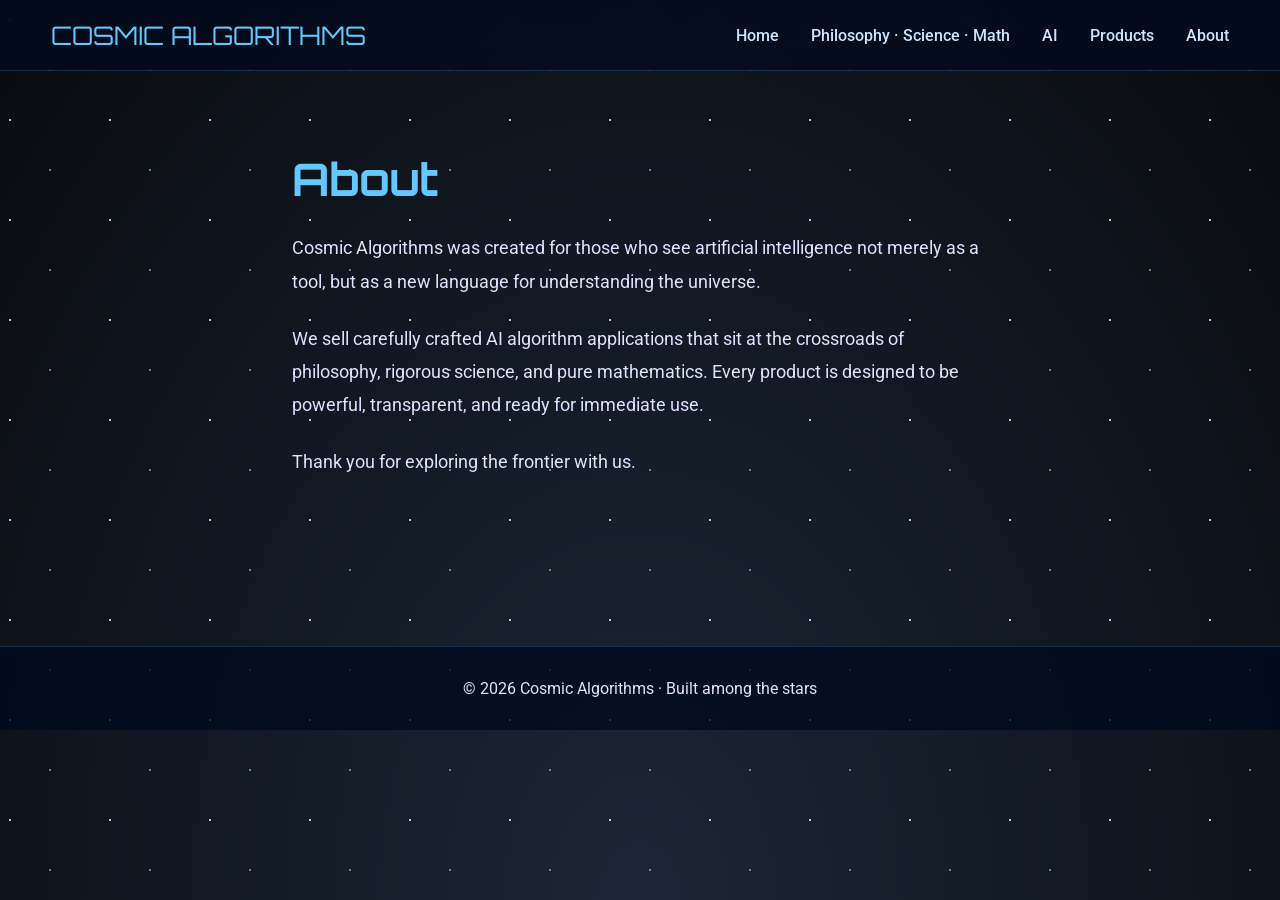
==== about.html @ 04eef45e "Create about.html" ====
<!DOCTYPE html>
<html lang="en">
<head>
<meta charset="UTF-8">
<meta name="viewport" content="width=device-width, initial-scale=1.0">
<title>About | Cosmic Algorithms</title>
<style>
@import url('https://fonts.googleapis.com/css2?family=Orbitron:wght@400;700&family=Roboto:wght@300;400;500&display=swap');
* { margin:0; padding:0; box-sizing:border-box; }
body { font-family:'Roboto',sans-serif; background:#000; color:#e0e0ff; min-height:100vh; }
.space-bg { position:fixed; top:0; left:0; width:100%; height:100%; background:radial-gradient(ellipse at bottom,#1b2735 0%,#090a0f 100%); z-index:-2; }
.stars { position:fixed; top:0; left:0; width:100%; height:100%; background:transparent url('data:image/svg+xml,<svg xmlns="http://www.w3.org/2000/svg" width="100" height="100"><circle cx="10" cy="20" r="1" fill="white"/><circle cx="50" cy="70" r="0.8" fill="white"/></svg>') repeat; animation:twinkle 8s infinite; z-index:-1; }
@keyframes twinkle { 0%,100%{opacity:0.7} 50%{opacity:1} }
.equation { position:fixed; color:rgba(100,200,255,0.15); font-family:'Orbitron',monospace; font-size:1.4rem; pointer-events:none; z-index:-1; animation:float 22s infinite linear; }
@keyframes float { 0%{transform:translateY(100vh) rotate(0deg)} 100%{transform:translateY(-100vh) rotate(360deg)} }
nav { display:flex; justify-content:space-between; align-items:center; padding:1.2rem 4%; background:rgba(0,10,30,0.7); backdrop-filter:blur(10px); border-bottom:1px solid rgba(100,180,255,0.2); position:sticky; top:0; z-index:100; }
.logo { font-family:'Orbitron',sans-serif; font-size:1.6rem; color:#64c8ff; text-decoration:none; }
.nav-links { display:flex; gap:2rem; list-style:none; }
.nav-links a { color:#cce6ff; text-decoration:none; font-weight:500; }
.nav-links a:hover { color:#64c8ff; }
.section { padding:5rem 8%; max-width:900px; margin:0 auto; }
.section h1 { font-family:'Orbitron',sans-serif; font-size:2.8rem; color:#64c8ff; margin-bottom:1.5rem; }
.section p { font-size:1.15rem; line-height:1.8; margin-bottom:1.5rem; }
footer { text-align:center; padding:2rem; background:rgba(0,10,30,0.8); border-top:1px solid rgba(100,180,255,0.2); margin-top:4rem; }
</style>
</head>
<body>
<div class="space-bg"></div>
<div class="stars"></div>
<div class="equation" style="left:20%;animation-delay:0s;">∞</div>
<div class="equation" style="left:50%;animation-delay:6s;">π</div>
<div class="equation" style="left:75%;animation-delay:12s;">φ</div>

<nav>
  <a href="index.html" class="logo">COSMIC ALGORITHMS</a>
  <ul class="nav-links">
    <li><a href="index.html">Home</a></li>
    <li><a href="philosophy-science-math.html">Philosophy · Science · Math</a></li>
    <li><a href="ai.html">AI</a></li>
    <li><a href="products.html">Products</a></li>
    <li><a href="about.html">About</a></li>
  </ul>
</nav>

<section class="section">
  <h1>About</h1>
  <p>Cosmic Algorithms was created for those who see artificial intelligence not merely as a tool, but as a new language for understanding the universe.</p>
  <p>We sell carefully crafted AI algorithm applications that sit at the crossroads of philosophy, rigorous science, and pure mathematics. Every product is designed to be powerful, transparent, and ready for immediate use.</p>
  <p>Thank you for exploring the frontier with us.</p>
</section>

<footer>
  <p>© 2026 Cosmic Algorithms · Built among the stars</p>
</footer>
</body>
</html>
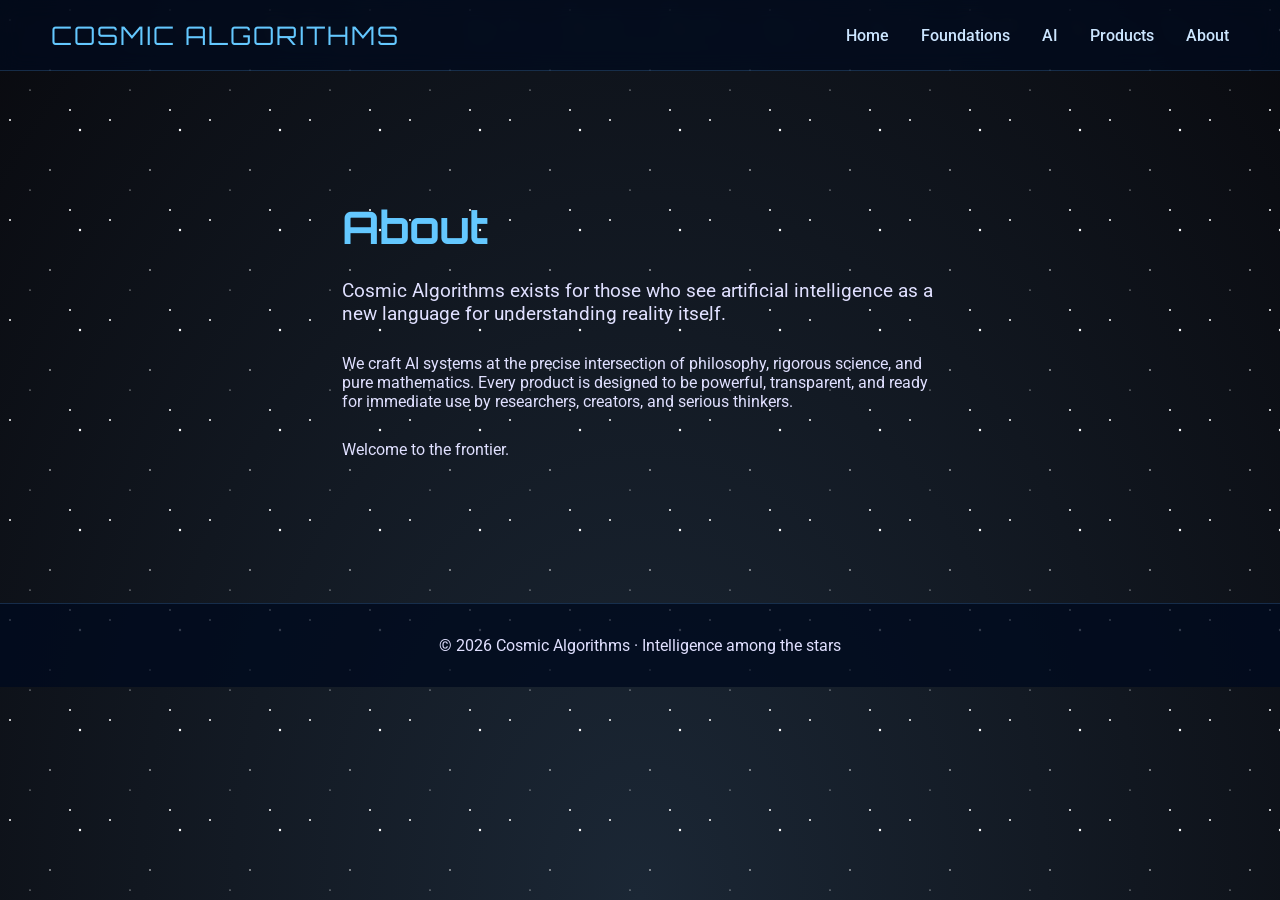
==== commit 887b529d: "Update about.html" ====
--- a/about.html
+++ b/about.html
@@ -1,56 +1,42 @@
 <!DOCTYPE html>
 <html lang="en">
 <head>
-<meta charset="UTF-8">
-<meta name="viewport" content="width=device-width, initial-scale=1.0">
-<title>About | Cosmic Algorithms</title>
-<style>
-@import url('https://fonts.googleapis.com/css2?family=Orbitron:wght@400;700&family=Roboto:wght@300;400;500&display=swap');
-* { margin:0; padding:0; box-sizing:border-box; }
-body { font-family:'Roboto',sans-serif; background:#000; color:#e0e0ff; min-height:100vh; }
-.space-bg { position:fixed; top:0; left:0; width:100%; height:100%; background:radial-gradient(ellipse at bottom,#1b2735 0%,#090a0f 100%); z-index:-2; }
-.stars { position:fixed; top:0; left:0; width:100%; height:100%; background:transparent url('data:image/svg+xml,<svg xmlns="http://www.w3.org/2000/svg" width="100" height="100"><circle cx="10" cy="20" r="1" fill="white"/><circle cx="50" cy="70" r="0.8" fill="white"/></svg>') repeat; animation:twinkle 8s infinite; z-index:-1; }
-@keyframes twinkle { 0%,100%{opacity:0.7} 50%{opacity:1} }
-.equation { position:fixed; color:rgba(100,200,255,0.15); font-family:'Orbitron',monospace; font-size:1.4rem; pointer-events:none; z-index:-1; animation:float 22s infinite linear; }
-@keyframes float { 0%{transform:translateY(100vh) rotate(0deg)} 100%{transform:translateY(-100vh) rotate(360deg)} }
-nav { display:flex; justify-content:space-between; align-items:center; padding:1.2rem 4%; background:rgba(0,10,30,0.7); backdrop-filter:blur(10px); border-bottom:1px solid rgba(100,180,255,0.2); position:sticky; top:0; z-index:100; }
-.logo { font-family:'Orbitron',sans-serif; font-size:1.6rem; color:#64c8ff; text-decoration:none; }
-.nav-links { display:flex; gap:2rem; list-style:none; }
-.nav-links a { color:#cce6ff; text-decoration:none; font-weight:500; }
-.nav-links a:hover { color:#64c8ff; }
-.section { padding:5rem 8%; max-width:900px; margin:0 auto; }
-.section h1 { font-family:'Orbitron',sans-serif; font-size:2.8rem; color:#64c8ff; margin-bottom:1.5rem; }
-.section p { font-size:1.15rem; line-height:1.8; margin-bottom:1.5rem; }
-footer { text-align:center; padding:2rem; background:rgba(0,10,30,0.8); border-top:1px solid rgba(100,180,255,0.2); margin-top:4rem; }
-</style>
+  <meta charset="UTF-8">
+  <meta name="viewport" content="width=device-width, initial-scale=1.0">
+  <title>About | Cosmic Algorithms</title>
+  <link rel="stylesheet" href="style.css">
+  <script src="script.js" defer></script>
 </head>
 <body>
-<div class="space-bg"></div>
-<div class="stars"></div>
-<div class="equation" style="left:20%;animation-delay:0s;">∞</div>
-<div class="equation" style="left:50%;animation-delay:6s;">π</div>
-<div class="equation" style="left:75%;animation-delay:12s;">φ</div>
+  <div class="space-bg"></div>
+  <div class="stars"></div>
 
-<nav>
-  <a href="index.html" class="logo">COSMIC ALGORITHMS</a>
-  <ul class="nav-links">
-    <li><a href="index.html">Home</a></li>
-    <li><a href="philosophy-science-math.html">Philosophy · Science · Math</a></li>
-    <li><a href="ai.html">AI</a></li>
-    <li><a href="products.html">Products</a></li>
-    <li><a href="about.html">About</a></li>
-  </ul>
-</nav>
+  <nav>
+    <a href="index.html" class="logo">COSMIC ALGORITHMS</a>
+    <ul class="nav-links">
+      <li><a href="index.html">Home</a></li>
+      <li><a href="philosophy-science-math.html">Foundations</a></li>
+      <li><a href="ai.html">AI</a></li>
+      <li><a href="products.html">Products</a></li>
+      <li><a href="about.html">About</a></li>
+    </ul>
+  </nav>
 
-<section class="section">
-  <h1>About</h1>
-  <p>Cosmic Algorithms was created for those who see artificial intelligence not merely as a tool, but as a new language for understanding the universe.</p>
-  <p>We sell carefully crafted AI algorithm applications that sit at the crossroads of philosophy, rigorous science, and pure mathematics. Every product is designed to be powerful, transparent, and ready for immediate use.</p>
-  <p>Thank you for exploring the frontier with us.</p>
-</section>
+  <section class="section" style="padding-top:8rem; max-width:800px;">
+    <h1 class="section-title">About</h1>
+    <p style="font-size:1.2rem; margin-bottom:1.8rem;">
+      Cosmic Algorithms exists for those who see artificial intelligence as a new language for understanding reality itself.
+    </p>
+    <p style="margin-bottom:1.8rem;">
+      We craft AI systems at the precise intersection of philosophy, rigorous science, and pure mathematics. Every product is designed to be powerful, transparent, and ready for immediate use by researchers, creators, and serious thinkers.
+    </p>
+    <p>
+      Welcome to the frontier.
+    </p>
+  </section>
 
-<footer>
-  <p>© 2026 Cosmic Algorithms · Built among the stars</p>
-</footer>
+  <footer>
+    <p>© 2026 Cosmic Algorithms · Intelligence among the stars</p>
+  </footer>
 </body>
 </html>
--- a/style.css
+++ b/style.css
@@ -0,0 +1,198 @@
+@import url('https://fonts.googleapis.com/css2?family=Orbitron:wght@400;700&family=Roboto:wght@300;400;500&display=swap');
+
+* {
+  margin: 0;
+  padding: 0;
+  box-sizing: border-box;
+}
+
+body {
+  font-family: 'Roboto', sans-serif;
+  background: #000;
+  color: #e0e0ff;
+  min-height: 100vh;
+  overflow-x: hidden;
+}
+
+/* Space background */
+.space-bg {
+  position: fixed;
+  top: 0; left: 0;
+  width: 100%; height: 100%;
+  background: radial-gradient(ellipse at bottom, #1b2735 0%, #090a0f 100%);
+  z-index: -2;
+}
+
+.stars {
+  position: fixed;
+  top: 0; left: 0;
+  width: 100%; height: 100%;
+  background: transparent url('data:image/svg+xml,<svg xmlns="http://www.w3.org/2000/svg" width="100" height="100"><circle cx="10" cy="20" r="1" fill="white"/><circle cx="50" cy="70" r="0.8" fill="white"/><circle cx="80" cy="30" r="1.2" fill="white"/><circle cx="30" cy="90" r="0.6" fill="white"/><circle cx="70" cy="10" r="1" fill="white"/></svg>') repeat;
+  animation: twinkle 8s infinite;
+  z-index: -1;
+}
+
+@keyframes twinkle {
+  0%, 100% { opacity: 0.7; }
+  50% { opacity: 1; }
+}
+
+/* Floating math equations */
+.equation {
+  position: fixed;
+  color: rgba(100, 200, 255, 0.15);
+  font-family: 'Orbitron', monospace;
+  font-size: 1.4rem;
+  pointer-events: none;
+  z-index: -1;
+  animation: float 22s infinite linear;
+}
+
+@keyframes float {
+  0% { transform: translateY(100vh) rotate(0deg); }
+  100% { transform: translateY(-100vh) rotate(360deg); }
+}
+
+/* Navigation */
+nav {
+  display: flex;
+  justify-content: space-between;
+  align-items: center;
+  padding: 1.2rem 4%;
+  background: rgba(0, 10, 30, 0.7);
+  backdrop-filter: blur(10px);
+  border-bottom: 1px solid rgba(100, 180, 255, 0.2);
+  position: sticky;
+  top: 0;
+  z-index: 100;
+}
+
+.logo {
+  font-family: 'Orbitron', sans-serif;
+  font-size: 1.6rem;
+  color: #64c8ff;
+  text-decoration: none;
+  letter-spacing: 2px;
+}
+
+.nav-links {
+  display: flex;
+  gap: 2rem;
+  list-style: none;
+}
+
+.nav-links a {
+  color: #cce6ff;
+  text-decoration: none;
+  font-weight: 500;
+  transition: color 0.3s;
+}
+
+.nav-links a:hover {
+  color: #64c8ff;
+}
+
+/* Hero */
+.hero {
+  text-align: center;
+  padding: 8rem 2rem 6rem;
+}
+
+.hero h1 {
+  font-family: 'Orbitron', sans-serif;
+  font-size: 3.2rem;
+  margin-bottom: 1rem;
+  background: linear-gradient(90deg, #64c8ff, #a0e0ff);
+  -webkit-background-clip: text;
+  -webkit-text-fill-color: transparent;
+}
+
+.hero p {
+  font-size: 1.3rem;
+  max-width: 700px;
+  margin: 0 auto 2.5rem;
+  opacity: 0.9;
+}
+
+/* Buttons */
+.btn {
+  display: inline-block;
+  padding: 0.9rem 2.2rem;
+  background: linear-gradient(135deg, #1a6dff, #64c8ff);
+  color: white;
+  text-decoration: none;
+  border-radius: 50px;
+  font-weight: 500;
+  transition: transform 0.3s, box-shadow 0.3s;
+  margin: 0.5rem;
+}
+
+.btn:hover {
+  transform: translateY(-3px);
+  box-shadow: 0 10px 25px rgba(100, 200, 255, 0.4);
+}
+
+/* Sections */
+.section {
+  padding: 5rem 8%;
+  max-width: 1200px;
+  margin: 0 auto;
+}
+
+.section h1, .section h2 {
+  font-family: 'Orbitron', sans-serif;
+  color: #64c8ff;
+  margin-bottom: 1.5rem;
+}
+
+.section h1 {
+  font-size: 2.8rem;
+}
+
+/* Cards */
+.card, .product-card {
+  background: rgba(20, 40, 80, 0.4);
+  border: 1px solid rgba(100, 180, 255, 0.25);
+  border-radius: 16px;
+  padding: 2rem;
+  margin-bottom: 2rem;
+  transition: transform 0.3s, box-shadow 0.3s;
+}
+
+.product-card:hover {
+  transform: translateY(-8px);
+  box-shadow: 0 15px 40px rgba(100, 200, 255, 0.25);
+}
+
+.products {
+  display: grid;
+  grid-template-columns: repeat(auto-fit, minmax(300px, 1fr));
+  gap: 2rem;
+}
+
+.price {
+  font-size: 1.8rem;
+  font-weight: 700;
+  color: #64c8ff;
+  margin-bottom: 1.2rem;
+}
+
+/* Footer */
+footer {
+  text-align: center;
+  padding: 2rem;
+  background: rgba(0, 10, 30, 0.8);
+  border-top: 1px solid rgba(100, 180, 255, 0.2);
+  margin-top: 4rem;
+}
+
+/* Mobile */
+@media (max-width: 768px) {
+  .nav-links {
+    gap: 1rem;
+    font-size: 0.9rem;
+  }
+  .hero h1 {
+    font-size: 2.2rem;
+  }
+}
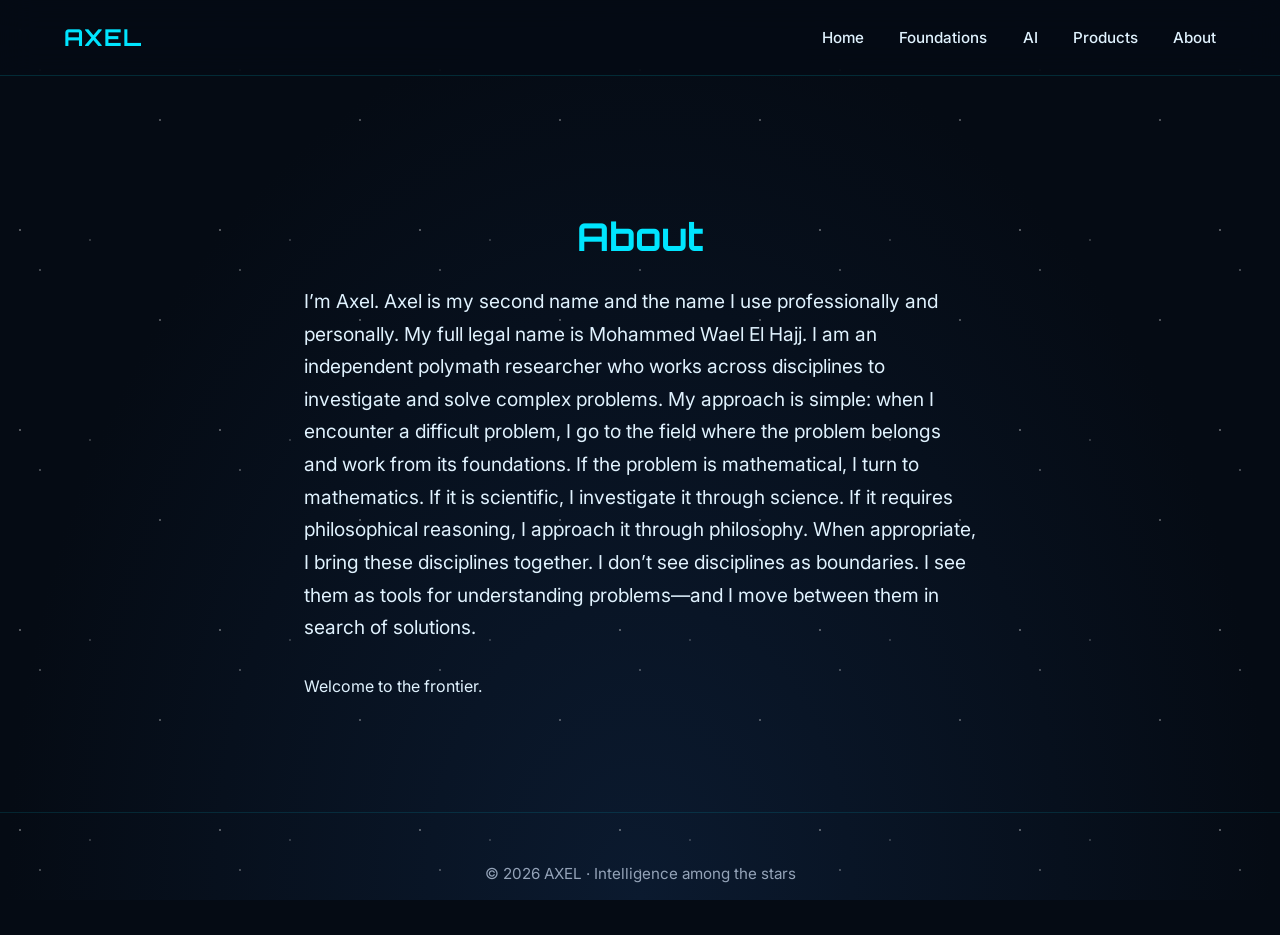
==== commit 0cd33769: "Update about.html" ====
--- a/about.html
+++ b/about.html
@@ -3,7 +3,7 @@
 <head>
   <meta charset="UTF-8">
   <meta name="viewport" content="width=device-width, initial-scale=1.0">
-  <title>About | Cosmic Algorithms</title>
+  <title>About | AXEL</title>
   <link rel="stylesheet" href="style.css">
   <script src="script.js" defer></script>
 </head>
@@ -12,7 +12,7 @@
   <div class="stars"></div>
 
   <nav>
-    <a href="index.html" class="logo">COSMIC ALGORITHMS</a>
+    <a href="index.html" class="logo">AXEL</a>
     <ul class="nav-links">
       <li><a href="index.html">Home</a></li>
       <li><a href="philosophy-science-math.html">Foundations</a></li>
@@ -25,10 +25,9 @@
   <section class="section" style="padding-top:8rem; max-width:800px;">
     <h1 class="section-title">About</h1>
     <p style="font-size:1.2rem; margin-bottom:1.8rem;">
-      Cosmic Algorithms exists for those who see artificial intelligence as a new language for understanding reality itself.
-    </p>
-    <p style="margin-bottom:1.8rem;">
-      We craft AI systems at the precise intersection of philosophy, rigorous science, and pure mathematics. Every product is designed to be powerful, transparent, and ready for immediate use by researchers, creators, and serious thinkers.
+I’m Axel. Axel is my second name and the name I use professionally and personally. My full legal name is Mohammed Wael El Hajj. I am an independent polymath researcher who works across disciplines to investigate and solve complex problems.
+My approach is simple: when I encounter a difficult problem, I go to the field where the problem belongs and work from its foundations. If the problem is mathematical, I turn to mathematics. If it is scientific, I investigate it through science. If it requires philosophical reasoning, I approach it through philosophy. When appropriate, I bring these disciplines together.
+I don’t see disciplines as boundaries. I see them as tools for understanding problems—and I move between them in search of solutions.
     </p>
     <p>
       Welcome to the frontier.
@@ -36,7 +35,7 @@
   </section>
 
   <footer>
-    <p>© 2026 Cosmic Algorithms · Intelligence among the stars</p>
+    <p>© 2026 AXEL · Intelligence among the stars</p>
   </footer>
 </body>
 </html>
--- a/style.css
+++ b/style.css
@@ -1,4 +1,13 @@
-@import url('https://fonts.googleapis.com/css2?family=Orbitron:wght@400;700&family=Roboto:wght@300;400;500&display=swap');
+@import url('https://fonts.googleapis.com/css2?family=Orbitron:wght@500;700&family=Inter:wght@300;400;500;600&display=swap');
+
+:root {
+  --bg: #050B14;
+  --card: rgba(12, 24, 48, 0.65);
+  --cyan: #00E5FF;
+  --violet: #A78BFA;
+  --text: #E0F2FE;
+  --muted: #94A3B8;
+}
 
 * {
   margin: 0;
@@ -6,193 +15,237 @@
   box-sizing: border-box;
 }
 
+html {
+  scroll-behavior: smooth;
+}
+
 body {
-  font-family: 'Roboto', sans-serif;
-  background: #000;
-  color: #e0e0ff;
-  min-height: 100vh;
+  font-family: 'Inter', sans-serif;
+  background: var(--bg);
+  color: var(--text);
+  line-height: 1.7;
   overflow-x: hidden;
 }
 
 /* Space background */
 .space-bg {
   position: fixed;
-  top: 0; left: 0;
-  width: 100%; height: 100%;
-  background: radial-gradient(ellipse at bottom, #1b2735 0%, #090a0f 100%);
-  z-index: -2;
+  inset: 0;
+  background: radial-gradient(ellipse at bottom, #0B1A2F 0%, #050B14 70%);
+  z-index: -3;
 }
 
 .stars {
   position: fixed;
-  top: 0; left: 0;
-  width: 100%; height: 100%;
-  background: transparent url('data:image/svg+xml,<svg xmlns="http://www.w3.org/2000/svg" width="100" height="100"><circle cx="10" cy="20" r="1" fill="white"/><circle cx="50" cy="70" r="0.8" fill="white"/><circle cx="80" cy="30" r="1.2" fill="white"/><circle cx="30" cy="90" r="0.6" fill="white"/><circle cx="70" cy="10" r="1" fill="white"/></svg>') repeat;
-  animation: twinkle 8s infinite;
-  z-index: -1;
+  inset: 0;
+  background-image: 
+    radial-gradient(1.5px 1.5px at 20px 30px, white, transparent),
+    radial-gradient(1.5px 1.5px at 40px 70px, rgba(255,255,255,0.8), transparent),
+    radial-gradient(1px 1px at 90px 40px, white, transparent),
+    radial-gradient(1.5px 1.5px at 160px 120px, rgba(255,255,255,0.9), transparent);
+  background-size: 200px 200px;
+  animation: twinkle 12s infinite;
+  z-index: -2;
+  opacity: 0.6;
 }
 
 @keyframes twinkle {
-  0%, 100% { opacity: 0.7; }
-  50% { opacity: 1; }
-}
-
-/* Floating math equations */
+  0%, 100% { opacity: 0.5; }
+  50% { opacity: 0.8; }
+}
+
+/* Floating equations */
 .equation {
   position: fixed;
-  color: rgba(100, 200, 255, 0.15);
   font-family: 'Orbitron', monospace;
-  font-size: 1.4rem;
+  color: rgba(0, 229, 255, 0.12);
+  font-size: clamp(1rem, 2.5vw, 1.6rem);
   pointer-events: none;
   z-index: -1;
-  animation: float 22s infinite linear;
+  white-space: nowrap;
+  animation: float linear infinite;
 }
 
 @keyframes float {
-  0% { transform: translateY(100vh) rotate(0deg); }
-  100% { transform: translateY(-100vh) rotate(360deg); }
+  0% { transform: translateY(110vh) rotate(0deg); opacity: 0; }
+  10% { opacity: 1; }
+  90% { opacity: 1; }
+  100% { transform: translateY(-20vh) rotate(360deg); opacity: 0; }
 }
 
 /* Navigation */
 nav {
+  position: sticky;
+  top: 0;
+  z-index: 100;
   display: flex;
   justify-content: space-between;
   align-items: center;
-  padding: 1.2rem 4%;
-  background: rgba(0, 10, 30, 0.7);
-  backdrop-filter: blur(10px);
-  border-bottom: 1px solid rgba(100, 180, 255, 0.2);
-  position: sticky;
-  top: 0;
-  z-index: 100;
+  padding: 1.1rem 5%;
+  background: rgba(5, 11, 20, 0.85);
+  backdrop-filter: blur(16px);
+  border-bottom: 1px solid rgba(0, 229, 255, 0.15);
 }
 
 .logo {
   font-family: 'Orbitron', sans-serif;
-  font-size: 1.6rem;
-  color: #64c8ff;
+  font-size: 1.45rem;
+  font-weight: 700;
+  color: var(--cyan);
   text-decoration: none;
-  letter-spacing: 2px;
+  letter-spacing: 1px;
 }
 
 .nav-links {
   display: flex;
-  gap: 2rem;
+  gap: 2.2rem;
   list-style: none;
 }
 
 .nav-links a {
-  color: #cce6ff;
+  color: var(--text);
   text-decoration: none;
   font-weight: 500;
-  transition: color 0.3s;
+  font-size: 0.95rem;
+  transition: color 0.25s;
 }
 
 .nav-links a:hover {
-  color: #64c8ff;
+  color: var(--cyan);
 }
 
 /* Hero */
 .hero {
-  text-align: center;
-  padding: 8rem 2rem 6rem;
+  min-height: 100vh;
+  display: flex;
+  flex-direction: column;
+  justify-content: center;
+  align-items: center;
+  text-align: center;
+  padding: 0 1.5rem;
 }
 
 .hero h1 {
   font-family: 'Orbitron', sans-serif;
-  font-size: 3.2rem;
-  margin-bottom: 1rem;
-  background: linear-gradient(90deg, #64c8ff, #a0e0ff);
+  font-size: clamp(2.4rem, 6vw, 4.2rem);
+  font-weight: 700;
+  line-height: 1.15;
+  margin-bottom: 1.5rem;
+  background: linear-gradient(135deg, #00E5FF, #A78BFA);
   -webkit-background-clip: text;
   -webkit-text-fill-color: transparent;
 }
 
 .hero p {
-  font-size: 1.3rem;
-  max-width: 700px;
-  margin: 0 auto 2.5rem;
-  opacity: 0.9;
+  font-size: 1.25rem;
+  max-width: 680px;
+  color: var(--muted);
+  margin-bottom: 2.8rem;
 }
 
 /* Buttons */
 .btn {
   display: inline-block;
-  padding: 0.9rem 2.2rem;
-  background: linear-gradient(135deg, #1a6dff, #64c8ff);
-  color: white;
+  padding: 0.95rem 2.4rem;
+  background: linear-gradient(135deg, #00C4E0, #00E5FF);
+  color: #050B14;
+  font-weight: 600;
   text-decoration: none;
   border-radius: 50px;
-  font-weight: 500;
-  transition: transform 0.3s, box-shadow 0.3s;
-  margin: 0.5rem;
+  transition: all 0.3s ease;
+  margin: 0.4rem;
 }
 
 .btn:hover {
-  transform: translateY(-3px);
-  box-shadow: 0 10px 25px rgba(100, 200, 255, 0.4);
+  transform: translateY(-4px);
+  box-shadow: 0 12px 30px rgba(0, 229, 255, 0.35);
+}
+
+.btn-outline {
+  background: transparent;
+  border: 2px solid var(--cyan);
+  color: var(--cyan);
+}
+
+.btn-outline:hover {
+  background: rgba(0, 229, 255, 0.1);
 }
 
 /* Sections */
 .section {
-  padding: 5rem 8%;
+  padding: 7rem 5%;
   max-width: 1200px;
   margin: 0 auto;
 }
 
-.section h1, .section h2 {
-  font-family: 'Orbitron', sans-serif;
-  color: #64c8ff;
-  margin-bottom: 1.5rem;
-}
-
-.section h1 {
-  font-size: 2.8rem;
+.section-title {
+  font-family: 'Orbitron', sans-serif;
+  font-size: 2.4rem;
+  text-align: center;
+  margin-bottom: 1rem;
+  color: var(--cyan);
+}
+
+.section-subtitle {
+  text-align: center;
+  color: var(--muted);
+  max-width: 640px;
+  margin: 0 auto 3.5rem;
+  font-size: 1.15rem;
 }
 
 /* Cards */
-.card, .product-card {
-  background: rgba(20, 40, 80, 0.4);
-  border: 1px solid rgba(100, 180, 255, 0.25);
-  border-radius: 16px;
-  padding: 2rem;
-  margin-bottom: 2rem;
-  transition: transform 0.3s, box-shadow 0.3s;
-}
-
-.product-card:hover {
-  transform: translateY(-8px);
-  box-shadow: 0 15px 40px rgba(100, 200, 255, 0.25);
-}
-
-.products {
+.grid {
   display: grid;
   grid-template-columns: repeat(auto-fit, minmax(300px, 1fr));
   gap: 2rem;
 }
 
+.card {
+  background: var(--card);
+  border: 1px solid rgba(0, 229, 255, 0.18);
+  border-radius: 20px;
+  padding: 2.2rem;
+  transition: all 0.35s ease;
+  backdrop-filter: blur(8px);
+}
+
+.card:hover {
+  transform: translateY(-10px);
+  border-color: rgba(0, 229, 255, 0.4);
+  box-shadow: 0 20px 40px rgba(0, 0, 0, 0.4);
+}
+
+.card h3 {
+  font-family: 'Orbitron', sans-serif;
+  font-size: 1.35rem;
+  color: var(--violet);
+  margin-bottom: 1rem;
+}
+
 .price {
-  font-size: 1.8rem;
-  font-weight: 700;
-  color: #64c8ff;
-  margin-bottom: 1.2rem;
+  font-family: 'Orbitron', sans-serif;
+  font-size: 2rem;
+  color: var(--cyan);
+  margin: 1.2rem 0;
 }
 
 /* Footer */
 footer {
   text-align: center;
-  padding: 2rem;
-  background: rgba(0, 10, 30, 0.8);
-  border-top: 1px solid rgba(100, 180, 255, 0.2);
-  margin-top: 4rem;
+  padding: 3rem 1rem;
+  border-top: 1px solid rgba(0, 229, 255, 0.12);
+  color: var(--muted);
+  font-size: 0.95rem;
 }
 
 /* Mobile */
 @media (max-width: 768px) {
   .nav-links {
-    gap: 1rem;
-    font-size: 0.9rem;
+    gap: 1.2rem;
+    font-size: 0.85rem;
   }
-  .hero h1 {
-    font-size: 2.2rem;
+  .section {
+    padding: 5rem 1.5rem;
   }
 }
